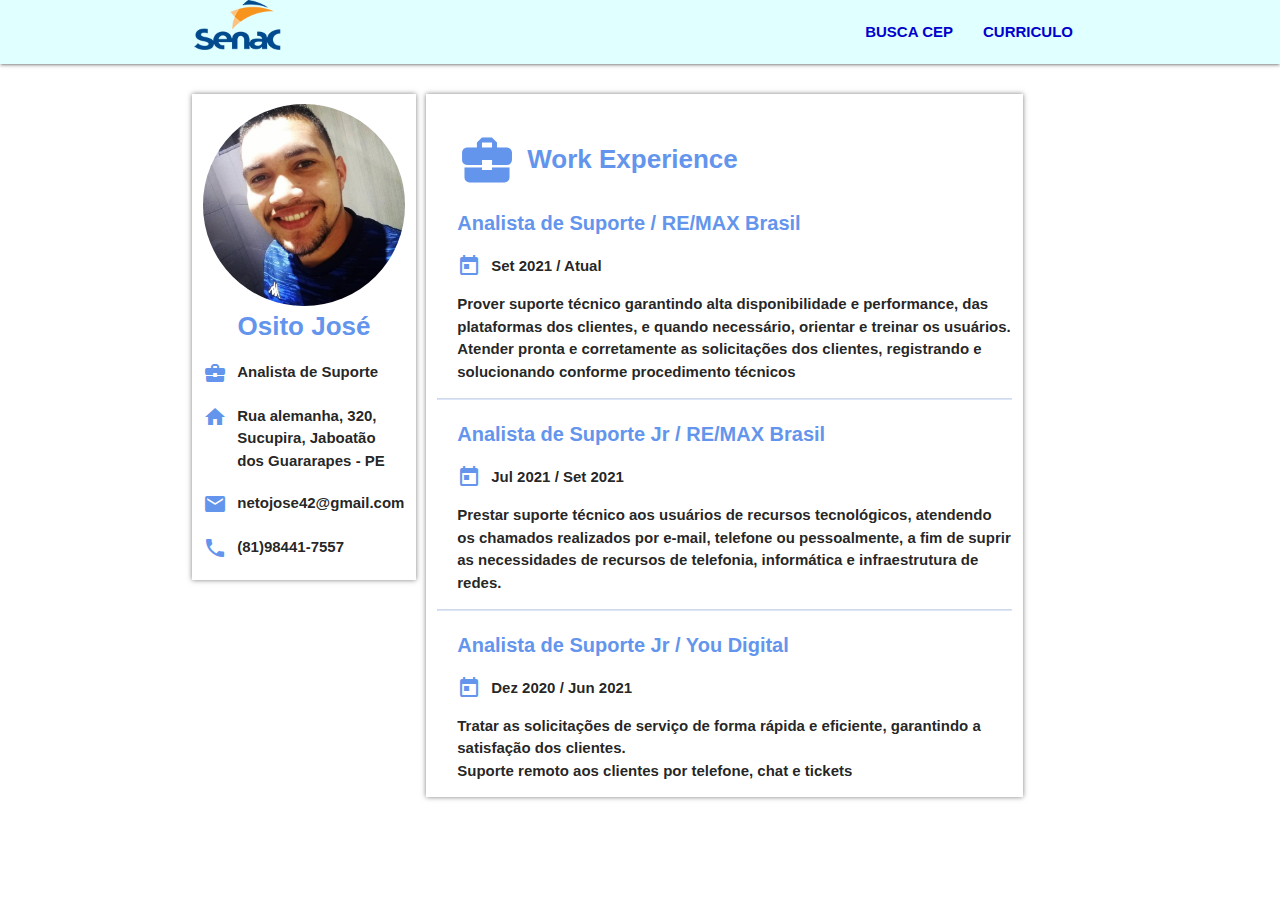
==== curriculo.html @ 5085a672 "Adicionando projeto" ====
<!DOCTYPE html>
<html lang="pt-br">

<head>
    <meta charset="UTF-8">
    <meta http-equiv="X-UA-Compatible" content="IE=edge">
    <meta name="viewport" content="width=device-width, initial-scale=1.0">
    <!-- Compiled and minified CSS -->
    <link rel="stylesheet" href="https://cdnjs.cloudflare.com/ajax/libs/materialize/1.0.0/css/materialize.min.css">
    <link href="https://fonts.googleapis.com/icon?family=Material+Icons" rel="stylesheet">
    <link rel="stylesheet" href="./css/style.css">
    <title>Home</title>
</head>

<body>

    <nav>
        <div class="nav-wrapper">
            <div class="container">
                <a href="index.html" class="brand-logo"><img class="responsive-img" src="./img/senac_logo.png"></a>
                <a href="#" data-target="mobile-demo" class="sidenav-trigger"><i class="material-icons">menu</i></a>
                <ul class="right hide-on-med-and-down">
                    <li><a class="link-navbar" href="index.html">Busca cep</a></li>
                    <li><a class="link-navbar" href="curriculo.html">Curriculo</a></li>
                </ul>
            </div>
        </div>
    </nav>

    <ul class="sidenav" id="mobile-demo">
        <li><a class="link-navbar" href="index.html">Busca CEP</a></li>
        <li><a class="link-navbar" href="curriculo.html">Curriculo</a></li>
    </ul>

    <div class="container container-foto row">
        <div class="col s3 container-pessoal">
            <div class="perfil">
                <img class="responsive-img img-perfil" src="./img/WhatsApp Image 2022-01-10 at 20.23.37 (1).jpeg" alt="">
                <div class="dados">
                    <h1 class="title-pefil">Osito José</h1>
                    <p class="info-perfil"><i class="material-icons">business_center</i>Analista de Suporte</p>
                    <p class="info-perfil"><i class="material-icons">home</i>Rua alemanha, 320, Sucupira, Jaboatão dos
                        Guararapes - PE</p>
                    <p class="info-perfil"><i class="material-icons">email</i>netojose42@gmail.com</p>
                    <p class="info-perfil"><i class="material-icons">local_phone</i>(81)98441-7557</p>
                </div>
            </div>
        </div>

        <div class="col s8 work-info">
            <div class="work-exp">
                <h2 class="title-work"><i class="medium material-icons">business_center</i>Work Experience</h2>
            </div>
            <div class="exp">
                <h4>Analista de Suporte / RE/MAX Brasil</h4>
                <p><i class="material-icons">today</i>Set 2021 / Atual</p>
                <p>Prover suporte técnico garantindo alta disponibilidade e performance, das plataformas dos clientes, e
                    quando necessário, orientar e treinar os usuários.<br>
                    Atender pronta e corretamente as solicitações dos clientes, registrando e solucionando conforme
                    procedimento técnicos</p>
            </div>
            <hr>
            <div class="exp">
                <h4>Analista de Suporte Jr / RE/MAX Brasil</h4>
                <p><i class="material-icons">today</i>Jul 2021 / Set 2021</p>
                <p> Prestar suporte técnico aos usuários de recursos tecnológicos, atendendo os chamados realizados por
                    e-mail, telefone ou pessoalmente, a fim de suprir as necessidades de recursos de telefonia, informática
                    e infraestrutura de redes.
                    </p>
            </div>
            <hr>
            <div class="exp">
                <h4>Analista de Suporte Jr / You Digital</h4>
                <p><i class="material-icons">today</i>Dez 2020 / Jun 2021</p>
                <p>Tratar as solicitações de serviço de forma rápida e eficiente, garantindo a satisfação dos clientes.<br>
                Suporte remoto aos clientes por telefone, chat e tickets</p>
            </div>
        </div>
    </div>

</body>

<!-- Compiled and minified JavaScript -->
<script src="https://cdnjs.cloudflare.com/ajax/libs/materialize/1.0.0/js/materialize.min.js"></script>
<script src="https://code.jquery.com/jquery-2.1.1.min.js"></script>
<script src="./js/materialize.js"></script>
<script src="./js/script.js"></script>

</html>
---- css/style.css ----
a img.responsive-img {
  height: 50px;
}

.link-navbar {
  color: #0000CD;
  font-weight: 700;
  text-transform: uppercase;
}

.nav-wrapper {
  background-color: #E0FFFF;
}

a i.material-icons, .sidenav li>a {
  color: #0000CD;
}

.title-cep {
  padding: 5px;
  font-size: 30px;
  font-weight: 600;
  font-family: Arial, Helvetica, sans-serif;
  text-transform: uppercase;
  color: #6495ED;
}

.container-busca-cep {
  margin-top: 50px;
}

.container-foto {
  margin-top: 30px;
}

.img-perfil{
  border-radius: 50%;
}

.container-pessoal, .work-info {
  box-shadow: 0 0 5px rgba(0, 0, 0, .5);
}

.perfil {
  margin-top: 10px;
}

.dados {
  margin-bottom: 20px;
}

.title-pefil {
  text-align: center;
  color: #6495ED;
  font-size: 26px;
  font-weight: 700;
  margin: auto;
}

.info-perfil {
  margin: 0;
  display: flex;
  margin-top: 20px;
  font-weight: 600;
  font-family: Arial, Helvetica, sans-serif;
}

i {
  color: #6495ED;
  margin-right: 10px;
}

.row .col.s8 {
  margin-left: 10px;
}

.work-exp {
  margin-left: 20px;
}

.title-work {
  display: flex;
  font-size: 26px;
  justify-items: center;
  align-items: center;
  font-weight: 600;
  font-family: Arial, Helvetica, sans-serif;
  color: #6495ED;
}

.exp {
  margin-left: 20px;
}

.exp h4 {
  font-size: 20px;
  color: #6495ED;
  font-weight: 600;
  margin-bottom: 20px;
}

.exp p {
  display: flex;
  align-items: center;
  font-weight: 600;
}

div.col hr {
  border-color: #6494ed3a;
}
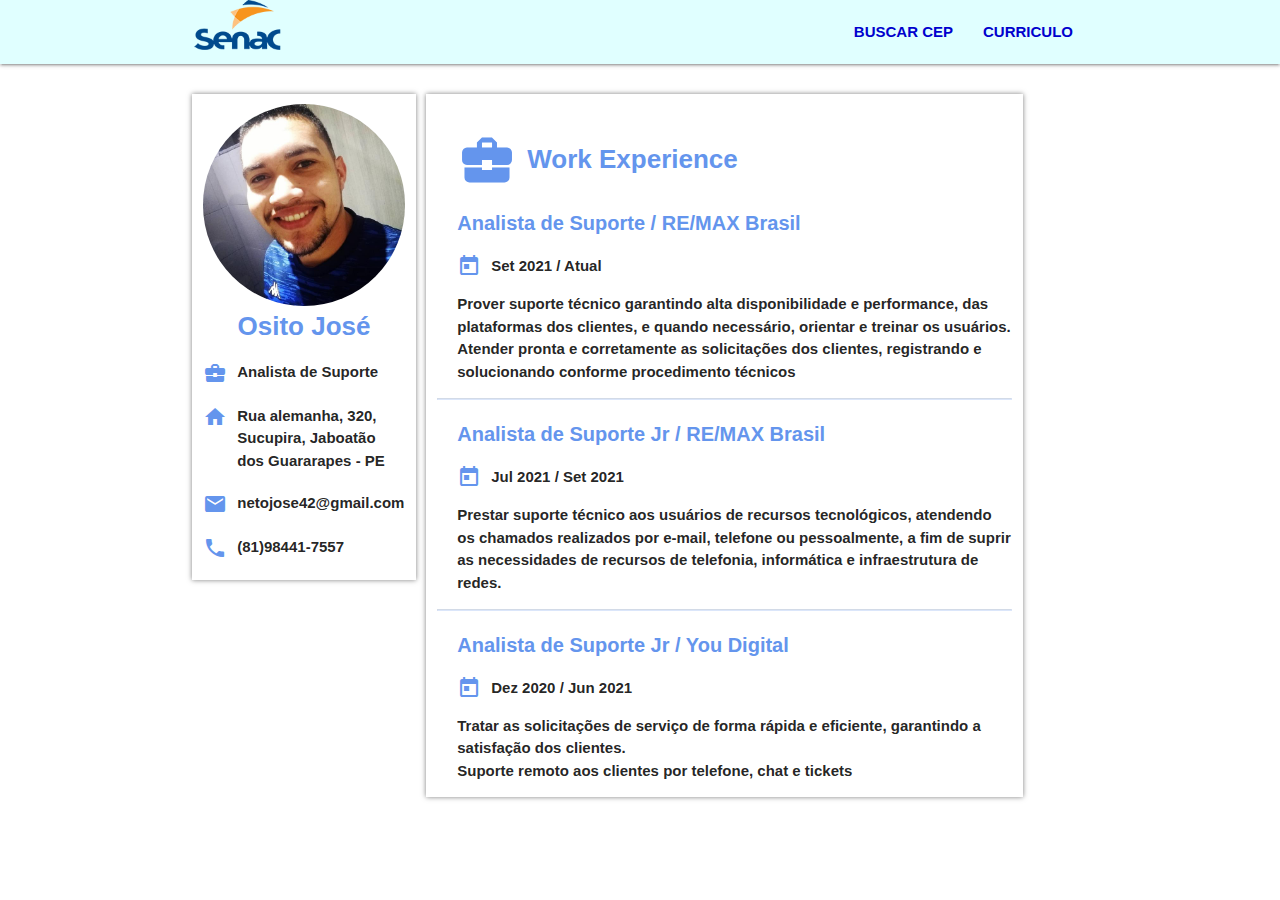
==== commit 23bc878c: "Atualizado fonts" ====
--- a/curriculo.html
+++ b/curriculo.html
@@ -8,8 +8,9 @@
     <!-- Compiled and minified CSS -->
     <link rel="stylesheet" href="https://cdnjs.cloudflare.com/ajax/libs/materialize/1.0.0/css/materialize.min.css">
     <link href="https://fonts.googleapis.com/icon?family=Material+Icons" rel="stylesheet">
+    <link rel="shortcut icon" href="./img/senac_logo.png" type="image/x-icon">
     <link rel="stylesheet" href="./css/style.css">
-    <title>Home</title>
+    <title>Curriculo</title>
 </head>
 
 <body>
@@ -20,7 +21,7 @@
                 <a href="index.html" class="brand-logo"><img class="responsive-img" src="./img/senac_logo.png"></a>
                 <a href="#" data-target="mobile-demo" class="sidenav-trigger"><i class="material-icons">menu</i></a>
                 <ul class="right hide-on-med-and-down">
-                    <li><a class="link-navbar" href="index.html">Busca cep</a></li>
+                    <li><a class="link-navbar" href="index.html">Buscar cep</a></li>
                     <li><a class="link-navbar" href="curriculo.html">Curriculo</a></li>
                 </ul>
             </div>
@@ -28,7 +29,7 @@
     </nav>
 
     <ul class="sidenav" id="mobile-demo">
-        <li><a class="link-navbar" href="index.html">Busca CEP</a></li>
+        <li><a class="link-navbar" href="index.html">Buscar CEP</a></li>
         <li><a class="link-navbar" href="curriculo.html">Curriculo</a></li>
     </ul>
 
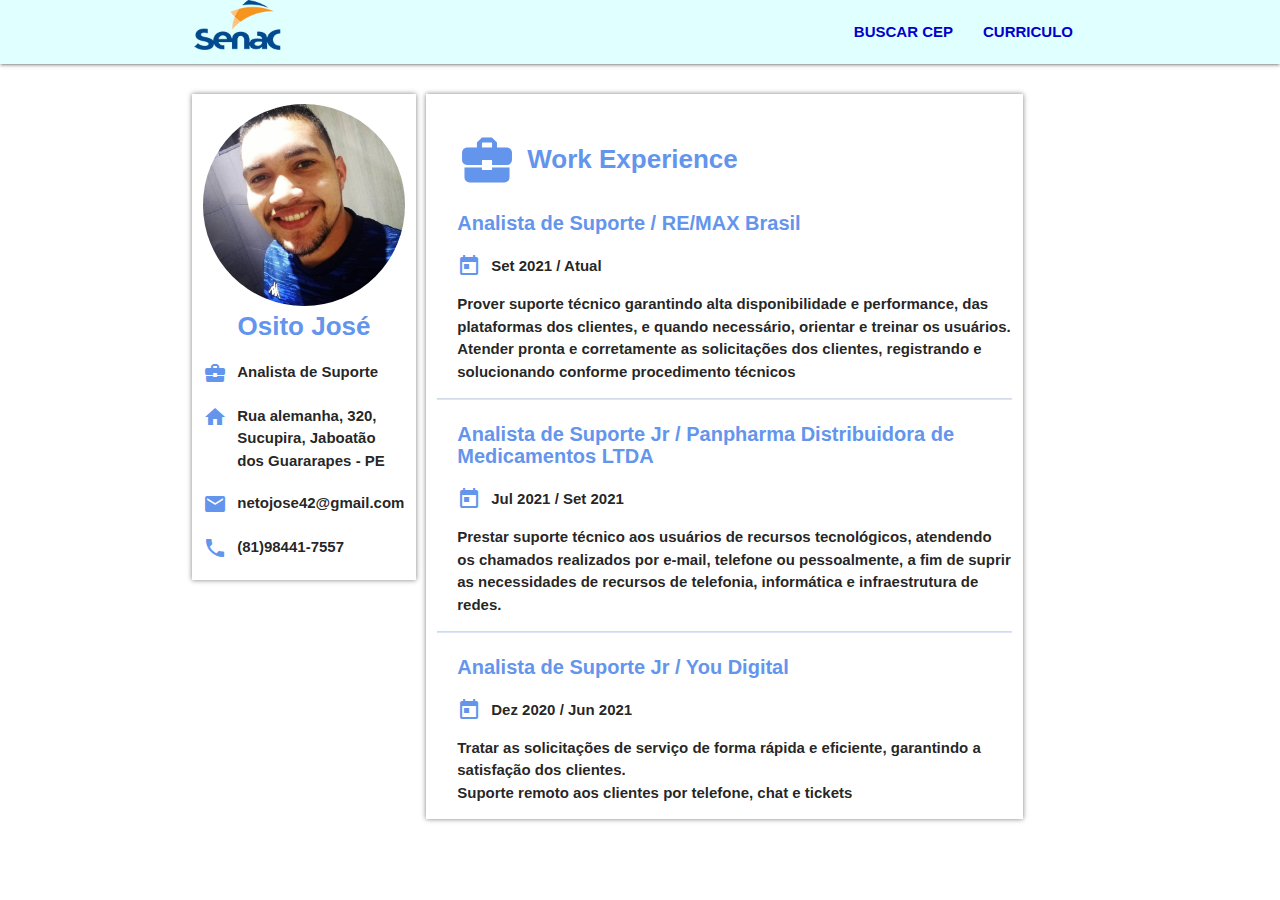
==== commit 6841bc23: "att" ====
--- a/curriculo.html
+++ b/curriculo.html
@@ -62,7 +62,7 @@
             </div>
             <hr>
             <div class="exp">
-                <h4>Analista de Suporte Jr / RE/MAX Brasil</h4>
+                <h4>Analista de Suporte Jr / Panpharma Distribuidora de Medicamentos LTDA</h4>
                 <p><i class="material-icons">today</i>Jul 2021 / Set 2021</p>
                 <p> Prestar suporte técnico aos usuários de recursos tecnológicos, atendendo os chamados realizados por
                     e-mail, telefone ou pessoalmente, a fim de suprir as necessidades de recursos de telefonia, informática
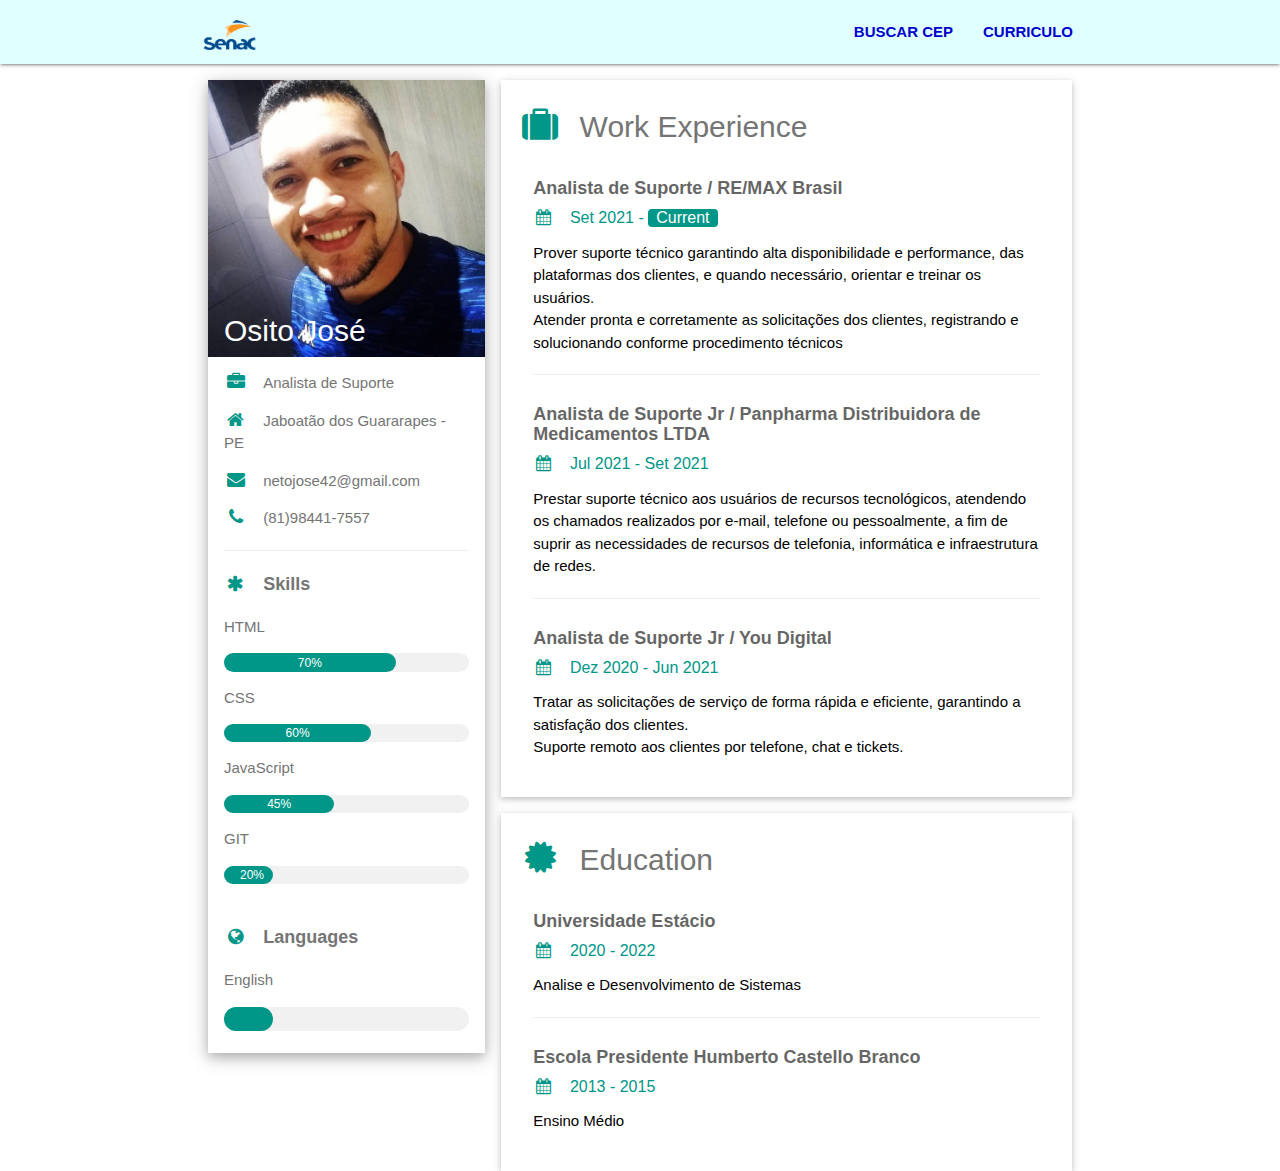
==== commit a02ce821: "Mudado curriculo" ====
--- a/curriculo.html
+++ b/curriculo.html
@@ -8,8 +8,11 @@
     <!-- Compiled and minified CSS -->
     <link rel="stylesheet" href="https://cdnjs.cloudflare.com/ajax/libs/materialize/1.0.0/css/materialize.min.css">
     <link href="https://fonts.googleapis.com/icon?family=Material+Icons" rel="stylesheet">
+    <link rel="stylesheet" href="./css/style.css">
     <link rel="shortcut icon" href="./img/senac_logo.png" type="image/x-icon">
-    <link rel="stylesheet" href="./css/style.css">
+    <link rel="stylesheet" href="https://www.w3schools.com/w3css/4/w3.css">
+    <link rel='stylesheet' href='https://fonts.googleapis.com/css?family=Roboto'>
+    <link rel="stylesheet" href="https://cdnjs.cloudflare.com/ajax/libs/font-awesome/4.7.0/css/font-awesome.min.css">
     <title>Curriculo</title>
 </head>
 
@@ -32,53 +35,128 @@
         <li><a class="link-navbar" href="index.html">Buscar CEP</a></li>
         <li><a class="link-navbar" href="curriculo.html">Curriculo</a></li>
     </ul>
+<div class="container"> 
+    <div class="w3-light-whit">
 
-    <div class="container container-foto row">
-        <div class="col s3 container-pessoal">
-            <div class="perfil">
-                <img class="responsive-img img-perfil" src="./img/WhatsApp Image 2022-01-10 at 20.23.37 (1).jpeg" alt="">
-                <div class="dados">
-                    <h1 class="title-pefil">Osito José</h1>
-                    <p class="info-perfil"><i class="material-icons">business_center</i>Analista de Suporte</p>
-                    <p class="info-perfil"><i class="material-icons">home</i>Rua alemanha, 320, Sucupira, Jaboatão dos
-                        Guararapes - PE</p>
-                    <p class="info-perfil"><i class="material-icons">email</i>netojose42@gmail.com</p>
-                    <p class="info-perfil"><i class="material-icons">local_phone</i>(81)98441-7557</p>
+        <!-- Page Container -->
+        <div class="w3-content w3-margin-top" style="max-width:1400px;">
+
+            <!-- The Grid -->
+            <div class="w3-row-padding">
+
+                <!-- Left Column -->
+                <div class="w3-third">
+
+                    <div class="w3-white w3-text-grey w3-card-4">
+                        <div class="w3-display-container">
+                            <img src="./img/WhatsApp Image 2022-01-10 at 20.23.37 (1).jpeg" style="width:100%" alt="Avatar">
+                            <div class="w3-display-bottomleft w3-container w3-text-black">
+                                <h2>Osito José</h2>
+                            </div>
+                        </div>
+                        <div class="w3-container">
+                            <p><i class="fa fa-briefcase fa-fw w3-margin-right w3-large w3-text-teal"></i>Analista de Suporte</p>
+                            <p><i class="fa fa-home fa-fw w3-margin-right w3-large w3-text-teal"></i>Jaboatão dos Guararapes - PE</p>
+                            <p><i class="fa fa-envelope fa-fw w3-margin-right w3-large w3-text-teal"></i>netojose42@gmail.com</p>
+                            <p><i class="fa fa-phone fa-fw w3-margin-right w3-large w3-text-teal"></i>(81)98441-7557</p>
+                            <hr>
+
+                            <p class="w3-large"><b><i
+                                        class="fa fa-asterisk fa-fw w3-margin-right w3-text-teal"></i>Skills</b></p>
+                            <p>HTML</p>
+                            <div class="w3-light-grey w3-round-xlarge w3-small">
+                                <div class="w3-container w3-center w3-round-xlarge w3-teal" style="width:70%">70%</div>
+                            </div>
+                            <p>CSS</p>
+                            <div class="w3-light-grey w3-round-xlarge w3-small">
+                                <div class="w3-container w3-center w3-round-xlarge w3-teal" style="width:60%">
+                                    <div class="w3-center w3-text-white">60%</div>
+                                </div>
+                            </div>
+                            <p>JavaScript</p>
+                            <div class="w3-light-grey w3-round-xlarge w3-small">
+                                <div class="w3-container w3-center w3-round-xlarge w3-teal" style="width:45%">45%</div>
+                            </div>
+                            <p>GIT</p>
+                            <div class="w3-light-grey w3-round-xlarge w3-small">
+                                <div class="w3-container w3-center w3-round-xlarge w3-teal" style="width:20%">20%</div>
+                            </div>
+                            <br>
+
+                            <p class="w3-large w3-text-theme"><b><i
+                                        class="fa fa-globe fa-fw w3-margin-right w3-text-teal"></i>Languages</b></p>
+                            <p>English</p>
+                            <div class="w3-light-grey w3-round-xlarge">
+                                <div class="w3-round-xlarge w3-teal" style="height:24px;width:20%"></div>
+                            </div>
+                            <br>
+                        </div>
+                    </div><br>
+
+                    <!-- End Left Column -->
                 </div>
+
+                <!-- Right Column -->
+                <div class="w3-twothird">
+
+                    <div class="w3-container w3-card w3-white w3-margin-bottom">
+                        <h2 class="w3-text-grey w3-padding-16"><i
+                                class="fa fa-suitcase fa-fw w3-margin-right w3-xxlarge w3-text-teal"></i>Work Experience
+                        </h2>
+                        <div class="w3-container">
+                            <h5 class="w3-opacity"><b>Analista de Suporte / RE/MAX Brasil</b></h5>
+                            <h6 class="w3-text-teal"><i class="fa fa-calendar fa-fw w3-margin-right"></i>Set 2021 -
+                                <span class="w3-tag w3-teal w3-round">Current</span>
+                            </h6>
+                            <p>Prover suporte técnico garantindo alta disponibilidade e performance, das plataformas dos clientes, e quando necessário, orientar e treinar os usuários.<br>
+                                Atender pronta e corretamente as solicitações dos clientes, registrando e solucionando conforme procedimento técnicos</p>
+                            <hr>
+                        </div>
+                        <div class="w3-container">
+                            <h5 class="w3-opacity"><b>Analista de Suporte Jr / Panpharma Distribuidora de Medicamentos LTDA</b></h5>
+                            <h6 class="w3-text-teal"><i class="fa fa-calendar fa-fw w3-margin-right"></i>Jul 2021 - Set
+                                2021</h6>
+                            <p>Prestar suporte técnico aos usuários de recursos tecnológicos, atendendo os chamados realizados por e-mail, telefone ou pessoalmente, a fim de suprir as necessidades de recursos de telefonia, informática e infraestrutura de redes.</p>
+                            <hr>
+                        </div>
+                        <div class="w3-container">
+                            <h5 class="w3-opacity"><b>Analista de Suporte Jr / You Digital</b></h5>
+                            <h6 class="w3-text-teal"><i class="fa fa-calendar fa-fw w3-margin-right"></i>Dez 2020 - Jun
+                                2021</h6>
+                            <p>Tratar as solicitações de serviço de forma rápida e eficiente, garantindo a satisfação dos clientes.<br>
+                                Suporte remoto aos clientes por telefone, chat e tickets. </p><br>
+                        </div>
+                    </div>
+
+                    <div class="w3-container w3-card w3-white">
+                        <h2 class="w3-text-grey w3-padding-16"><i
+                                class="fa fa-certificate fa-fw w3-margin-right w3-xxlarge w3-text-teal"></i>Education
+                        </h2>
+                        <div class="w3-container">
+                            <h5 class="w3-opacity"><b>Universidade Estácio</b></h5>
+                            <h6 class="w3-text-teal"><i class="fa fa-calendar fa-fw w3-margin-right"></i>2020 - 2022
+                            </h6>
+                            <p>Analise e Desenvolvimento de Sistemas</p>
+                            <hr>
+                        </div>
+                        <div class="w3-container">
+                            <h5 class="w3-opacity"><b>Escola Presidente Humberto Castello Branco</b></h5>
+                            <h6 class="w3-text-teal"><i class="fa fa-calendar fa-fw w3-margin-right"></i>2013 - 2015
+                            </h6>
+                            <p>Ensino Médio</p><br>
+                        </div>
+                    </div>
+
+                    <!-- End Right Column -->
+                </div>
+
+                <!-- End Grid -->
             </div>
-        </div>
 
-        <div class="col s8 work-info">
-            <div class="work-exp">
-                <h2 class="title-work"><i class="medium material-icons">business_center</i>Work Experience</h2>
-            </div>
-            <div class="exp">
-                <h4>Analista de Suporte / RE/MAX Brasil</h4>
-                <p><i class="material-icons">today</i>Set 2021 / Atual</p>
-                <p>Prover suporte técnico garantindo alta disponibilidade e performance, das plataformas dos clientes, e
-                    quando necessário, orientar e treinar os usuários.<br>
-                    Atender pronta e corretamente as solicitações dos clientes, registrando e solucionando conforme
-                    procedimento técnicos</p>
-            </div>
-            <hr>
-            <div class="exp">
-                <h4>Analista de Suporte Jr / Panpharma Distribuidora de Medicamentos LTDA</h4>
-                <p><i class="material-icons">today</i>Jul 2021 / Set 2021</p>
-                <p> Prestar suporte técnico aos usuários de recursos tecnológicos, atendendo os chamados realizados por
-                    e-mail, telefone ou pessoalmente, a fim de suprir as necessidades de recursos de telefonia, informática
-                    e infraestrutura de redes.
-                    </p>
-            </div>
-            <hr>
-            <div class="exp">
-                <h4>Analista de Suporte Jr / You Digital</h4>
-                <p><i class="material-icons">today</i>Dez 2020 / Jun 2021</p>
-                <p>Tratar as solicitações de serviço de forma rápida e eficiente, garantindo a satisfação dos clientes.<br>
-                Suporte remoto aos clientes por telefone, chat e tickets</p>
-            </div>
+            <!-- End Page Container -->
         </div>
     </div>
-
+</div>
 </body>
 
 <!-- Compiled and minified JavaScript -->
--- a/css/style.css
+++ b/css/style.css
@@ -1,5 +1,6 @@
 a img.responsive-img {
   height: 50px;
+  padding: 10px;
 }
 
 .link-navbar {
@@ -29,82 +30,6 @@
   margin-top: 50px;
 }
 
-.container-foto {
-  margin-top: 30px;
-}
-
-.img-perfil{
-  border-radius: 50%;
-}
-
-.container-pessoal, .work-info {
-  box-shadow: 0 0 5px rgba(0, 0, 0, .5);
-}
-
-.perfil {
-  margin-top: 10px;
-}
-
-.dados {
-  margin-bottom: 20px;
-}
-
-.title-pefil {
-  text-align: center;
-  color: #6495ED;
-  font-size: 26px;
-  font-weight: 700;
-  margin: auto;
-}
-
-.info-perfil {
-  margin: 0;
-  display: flex;
-  margin-top: 20px;
-  font-weight: 600;
-  font-family: Arial, Helvetica, sans-serif;
-}
-
-i {
-  color: #6495ED;
-  margin-right: 10px;
-}
-
-.row .col.s8 {
-  margin-left: 10px;
-}
-
-.work-exp {
-  margin-left: 20px;
-}
-
-.title-work {
-  display: flex;
-  font-size: 26px;
-  justify-items: center;
-  align-items: center;
-  font-weight: 600;
-  font-family: Arial, Helvetica, sans-serif;
-  color: #6495ED;
-}
-
-.exp {
-  margin-left: 20px;
-}
-
-.exp h4 {
-  font-size: 20px;
-  color: #6495ED;
-  font-weight: 600;
-  margin-bottom: 20px;
-}
-
-.exp p {
-  display: flex;
-  align-items: center;
-  font-weight: 600;
-}
-
-div.col hr {
-  border-color: #6494ed3a;
+h2 {
+  color: #ffff;
 }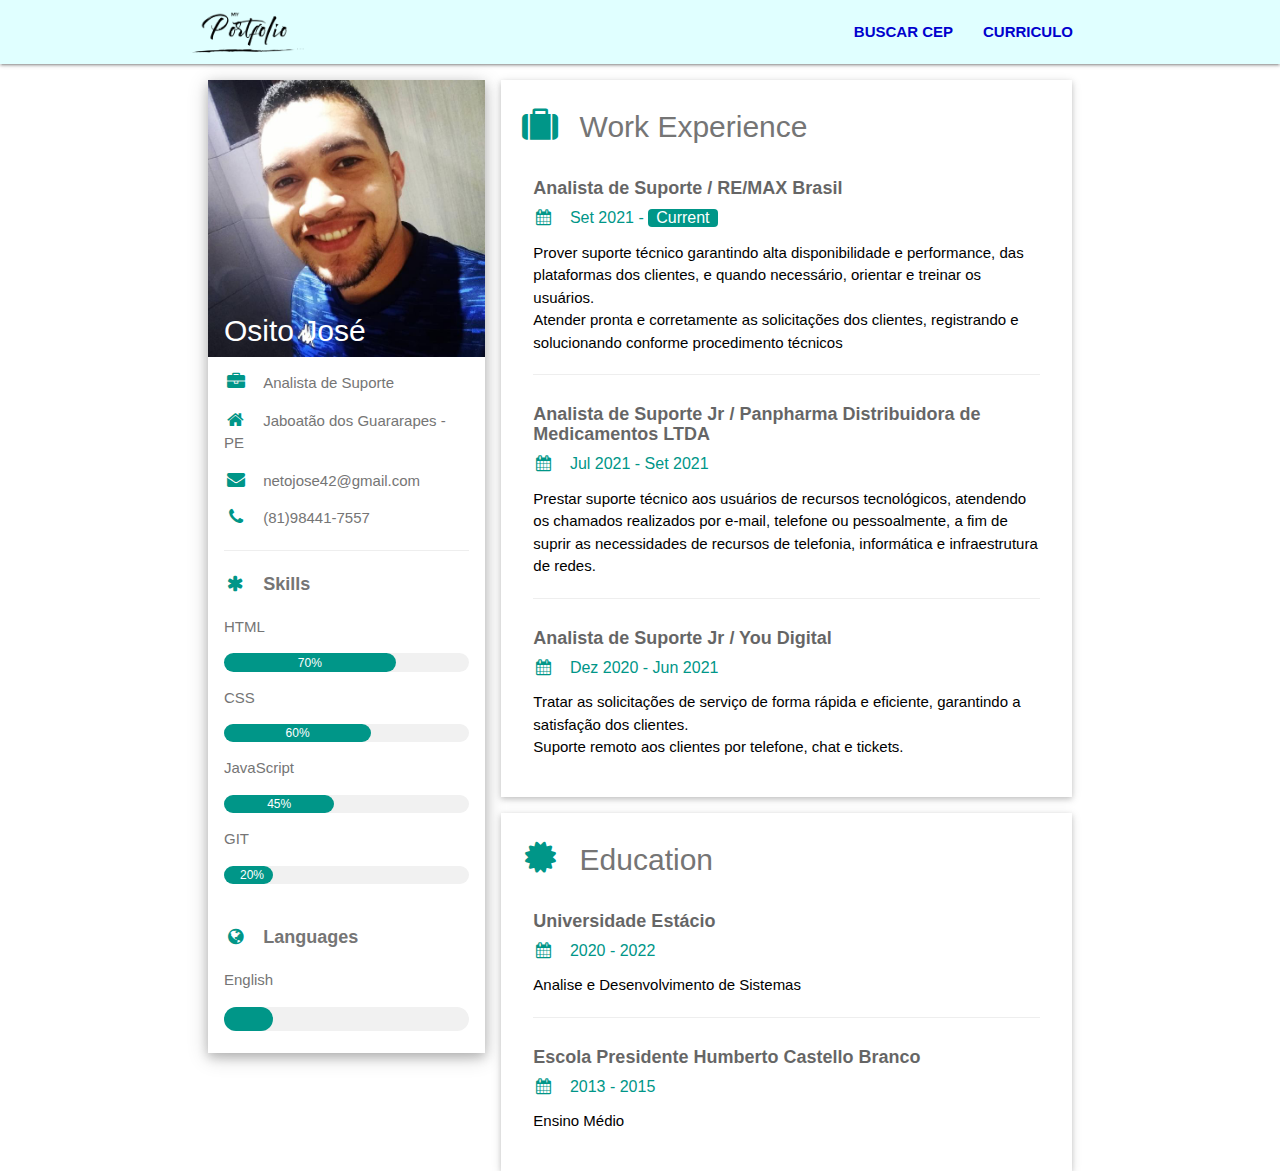
==== commit 1b8b30aa: "mudado logo" ====
--- a/curriculo.html
+++ b/curriculo.html
@@ -21,7 +21,7 @@
     <nav>
         <div class="nav-wrapper">
             <div class="container">
-                <a href="index.html" class="brand-logo"><img class="responsive-img" src="./img/senac_logo.png"></a>
+                <a href="index.html" class="brand-logo"><img class="responsive-img" src="./img/logo.png"></a>
                 <a href="#" data-target="mobile-demo" class="sidenav-trigger"><i class="material-icons">menu</i></a>
                 <ul class="right hide-on-med-and-down">
                     <li><a class="link-navbar" href="index.html">Buscar cep</a></li>
--- a/css/style.css
+++ b/css/style.css
@@ -1,6 +1,5 @@
 a img.responsive-img {
-  height: 50px;
-  padding: 10px;
+  height: 60px;
 }
 
 .link-navbar {
